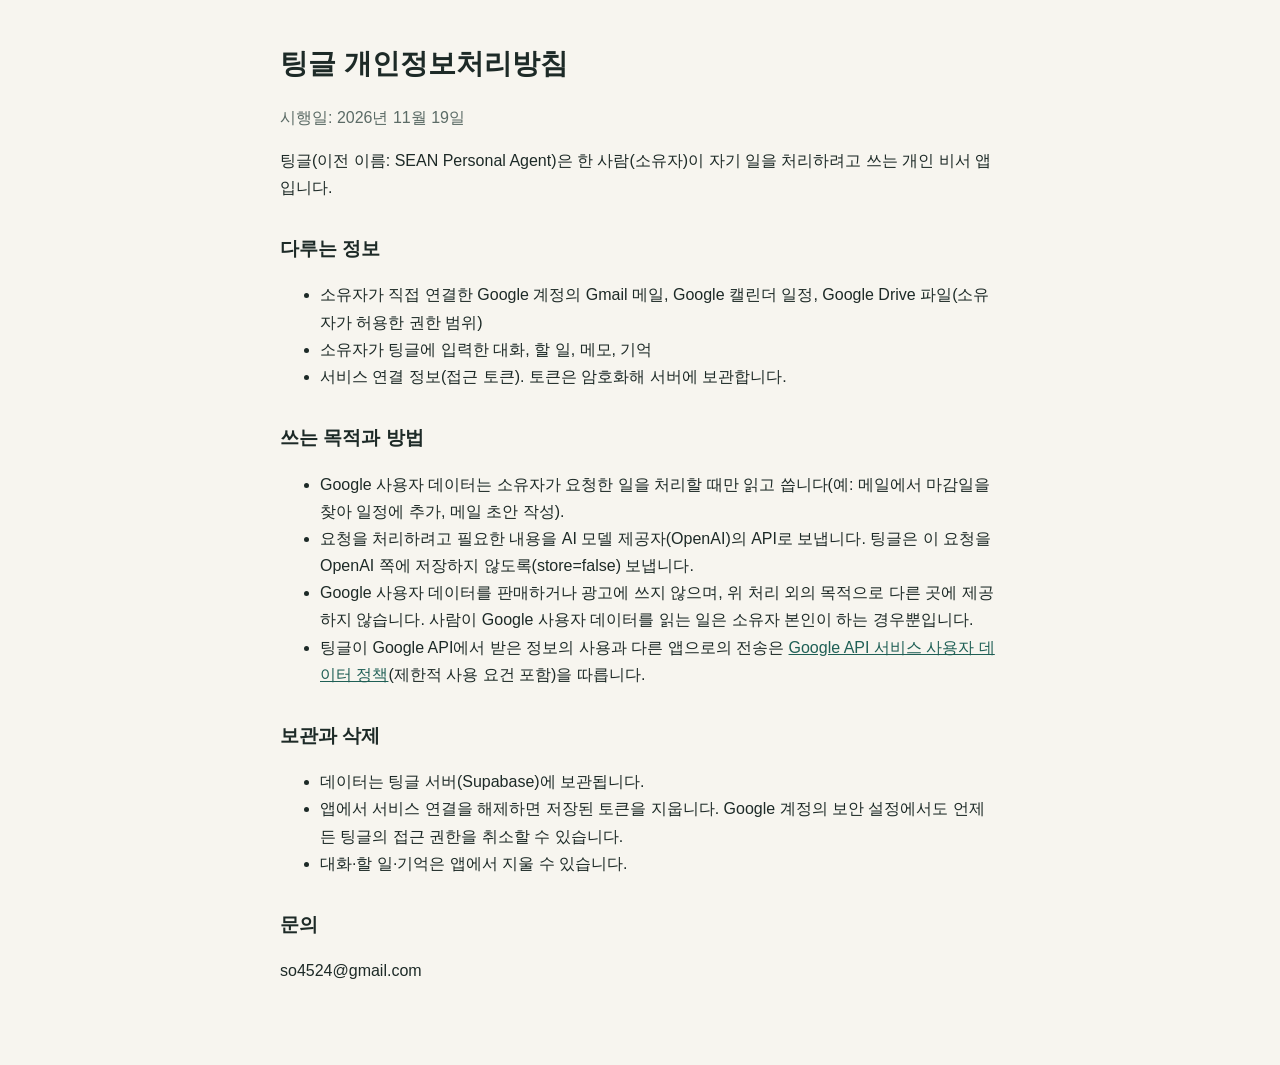
==== privacy.html @ f8920453 "팅글 홈페이지와 개인정보처리방침 Co-Authored-By: Claude Opus 5.5 <noreply@anthropic.com>" ====
<!doctype html>
<html lang="ko"><head><meta charset="utf-8"><meta name="viewport" content="width=device-width,initial-scale=1">
<title>팅글 개인정보처리방침</title><link rel="stylesheet" href="style.css"></head>
<body><main>
<h1>팅글 개인정보처리방침</h1>
<p class="muted">시행일: 2026년 11월 19일</p>
<p>팅글(이전 이름: SEAN Personal Agent)은 한 사람(소유자)이 자기 일을 처리하려고 쓰는 개인 비서 앱입니다.</p>

<h2>다루는 정보</h2>
<ul>
<li>소유자가 직접 연결한 Google 계정의 Gmail 메일, Google 캘린더 일정, Google Drive 파일(소유자가 허용한 권한 범위)</li>
<li>소유자가 팅글에 입력한 대화, 할 일, 메모, 기억</li>
<li>서비스 연결 정보(접근 토큰). 토큰은 암호화해 서버에 보관합니다.</li>
</ul>

<h2>쓰는 목적과 방법</h2>
<ul>
<li>Google 사용자 데이터는 소유자가 요청한 일을 처리할 때만 읽고 씁니다(예: 메일에서 마감일을 찾아 일정에 추가, 메일 초안 작성).</li>
<li>요청을 처리하려고 필요한 내용을 AI 모델 제공자(OpenAI)의 API로 보냅니다. 팅글은 이 요청을 OpenAI 쪽에 저장하지 않도록(store=false) 보냅니다.</li>
<li>Google 사용자 데이터를 판매하거나 광고에 쓰지 않으며, 위 처리 외의 목적으로 다른 곳에 제공하지 않습니다. 사람이 Google 사용자 데이터를 읽는 일은 소유자 본인이 하는 경우뿐입니다.</li>
<li>팅글이 Google API에서 받은 정보의 사용과 다른 앱으로의 전송은 <a href="https://developers.google.com/terms/api-services-user-data-policy">Google API 서비스 사용자 데이터 정책</a>(제한적 사용 요건 포함)을 따릅니다.</li>
</ul>

<h2>보관과 삭제</h2>
<ul>
<li>데이터는 팅글 서버(Supabase)에 보관됩니다.</li>
<li>앱에서 서비스 연결을 해제하면 저장된 토큰을 지웁니다. Google 계정의 보안 설정에서도 언제든 팅글의 접근 권한을 취소할 수 있습니다.</li>
<li>대화·할 일·기억은 앱에서 지울 수 있습니다.</li>
</ul>

<h2>문의</h2>
<p>so4524@gmail.com</p>
</main></body></html>
---- style.css ----
:root{color-scheme:light dark;--fg:#1d2a27;--bg:#f7f5ef;--muted:#5b6b66;--accent:#1f5f55}
@media (prefers-color-scheme:dark){:root{--fg:#e8eeec;--bg:#141a19;--muted:#9fb0ab;--accent:#7cc7b8}}
body{margin:0;background:var(--bg);color:var(--fg);font:16px/1.7 -apple-system,BlinkMacSystemFont,"Apple SD Gothic Neo","Noto Sans KR",sans-serif}
main{max-width:720px;margin:0 auto;padding:40px 16px 64px}
h1{font-size:28px;margin:0 0 8px}h2{font-size:19px;margin:32px 0 8px}
p,li{color:var(--fg)}.muted{color:var(--muted)}a{color:var(--accent)}
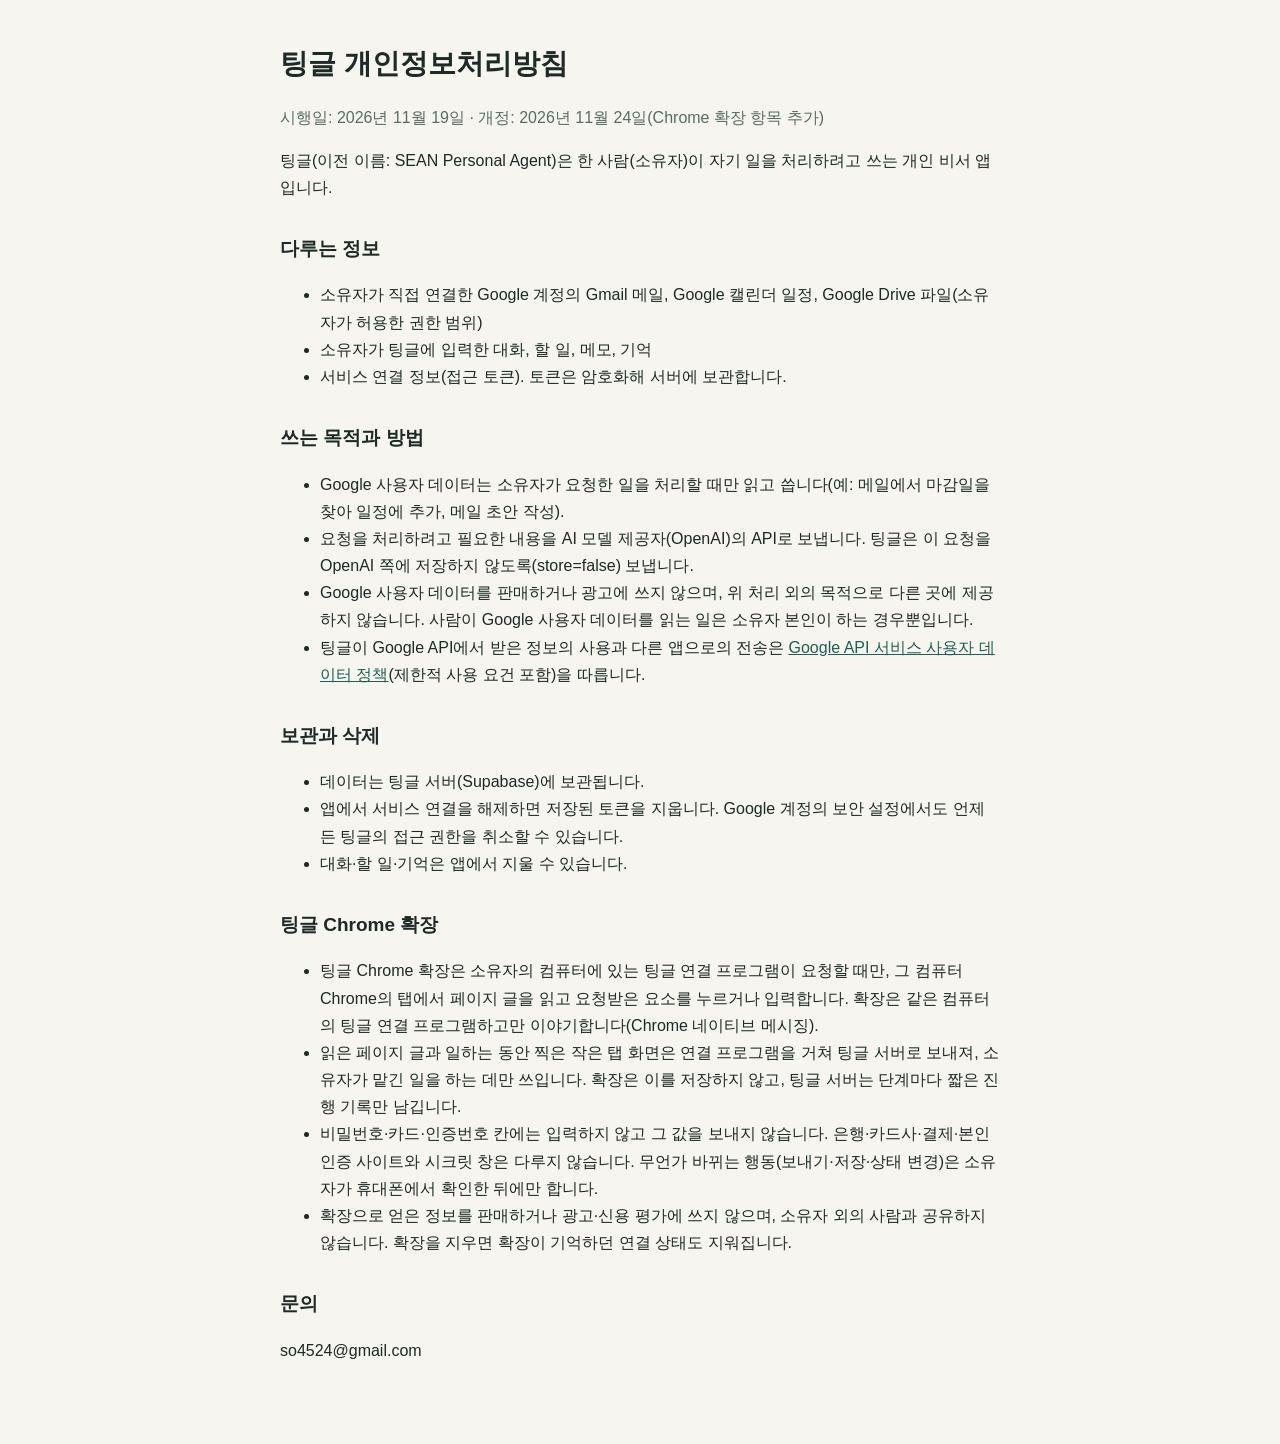
==== commit c4aae136: "개인정보처리방침: 팅글 Chrome 확장 항목 추가" ====
--- a/privacy.html
+++ b/privacy.html
@@ -3,7 +3,7 @@
 <title>팅글 개인정보처리방침</title><link rel="stylesheet" href="style.css"></head>
 <body><main>
 <h1>팅글 개인정보처리방침</h1>
-<p class="muted">시행일: 2026년 11월 19일</p>
+<p class="muted">시행일: 2026년 11월 19일 · 개정: 2026년 11월 24일(Chrome 확장 항목 추가)</p>
 <p>팅글(이전 이름: SEAN Personal Agent)은 한 사람(소유자)이 자기 일을 처리하려고 쓰는 개인 비서 앱입니다.</p>
 
 <h2>다루는 정보</h2>
@@ -28,6 +28,14 @@
 <li>대화·할 일·기억은 앱에서 지울 수 있습니다.</li>
 </ul>
 
+<h2 id="chrome-extension">팅글 Chrome 확장</h2>
+<ul>
+<li>팅글 Chrome 확장은 소유자의 컴퓨터에 있는 팅글 연결 프로그램이 요청할 때만, 그 컴퓨터 Chrome의 탭에서 페이지 글을 읽고 요청받은 요소를 누르거나 입력합니다. 확장은 같은 컴퓨터의 팅글 연결 프로그램하고만 이야기합니다(Chrome 네이티브 메시징).</li>
+<li>읽은 페이지 글과 일하는 동안 찍은 작은 탭 화면은 연결 프로그램을 거쳐 팅글 서버로 보내져, 소유자가 맡긴 일을 하는 데만 쓰입니다. 확장은 이를 저장하지 않고, 팅글 서버는 단계마다 짧은 진행 기록만 남깁니다.</li>
+<li>비밀번호·카드·인증번호 칸에는 입력하지 않고 그 값을 보내지 않습니다. 은행·카드사·결제·본인 인증 사이트와 시크릿 창은 다루지 않습니다. 무언가 바뀌는 행동(보내기·저장·상태 변경)은 소유자가 휴대폰에서 확인한 뒤에만 합니다.</li>
+<li>확장으로 얻은 정보를 판매하거나 광고·신용 평가에 쓰지 않으며, 소유자 외의 사람과 공유하지 않습니다. 확장을 지우면 확장이 기억하던 연결 상태도 지워집니다.</li>
+</ul>
+
 <h2>문의</h2>
 <p>so4524@gmail.com</p>
 </main></body></html>
